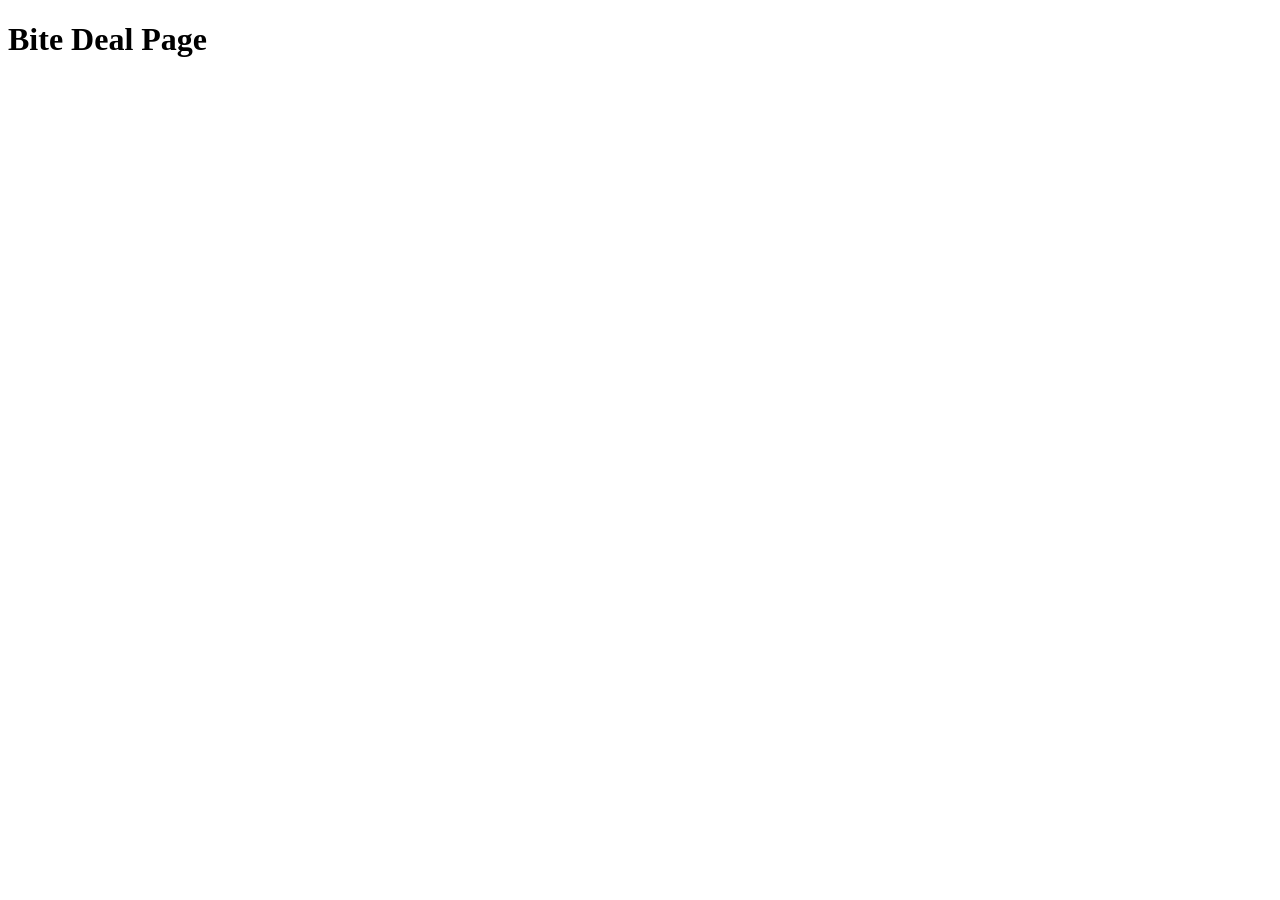
==== bitedeal.html @ 1574bd10 "first commit" ====
<!DOCTYPE html>
<html lang="en">
<head>
    <meta charset="UTF-8">
    <meta name="viewport" content="width=device-width, initial-scale=1.0">
    <title>Bite Deal</title>

<style>



</style>


</head>
<body>
    <h1>Bite Deal Page</h1>

</body>
</html>
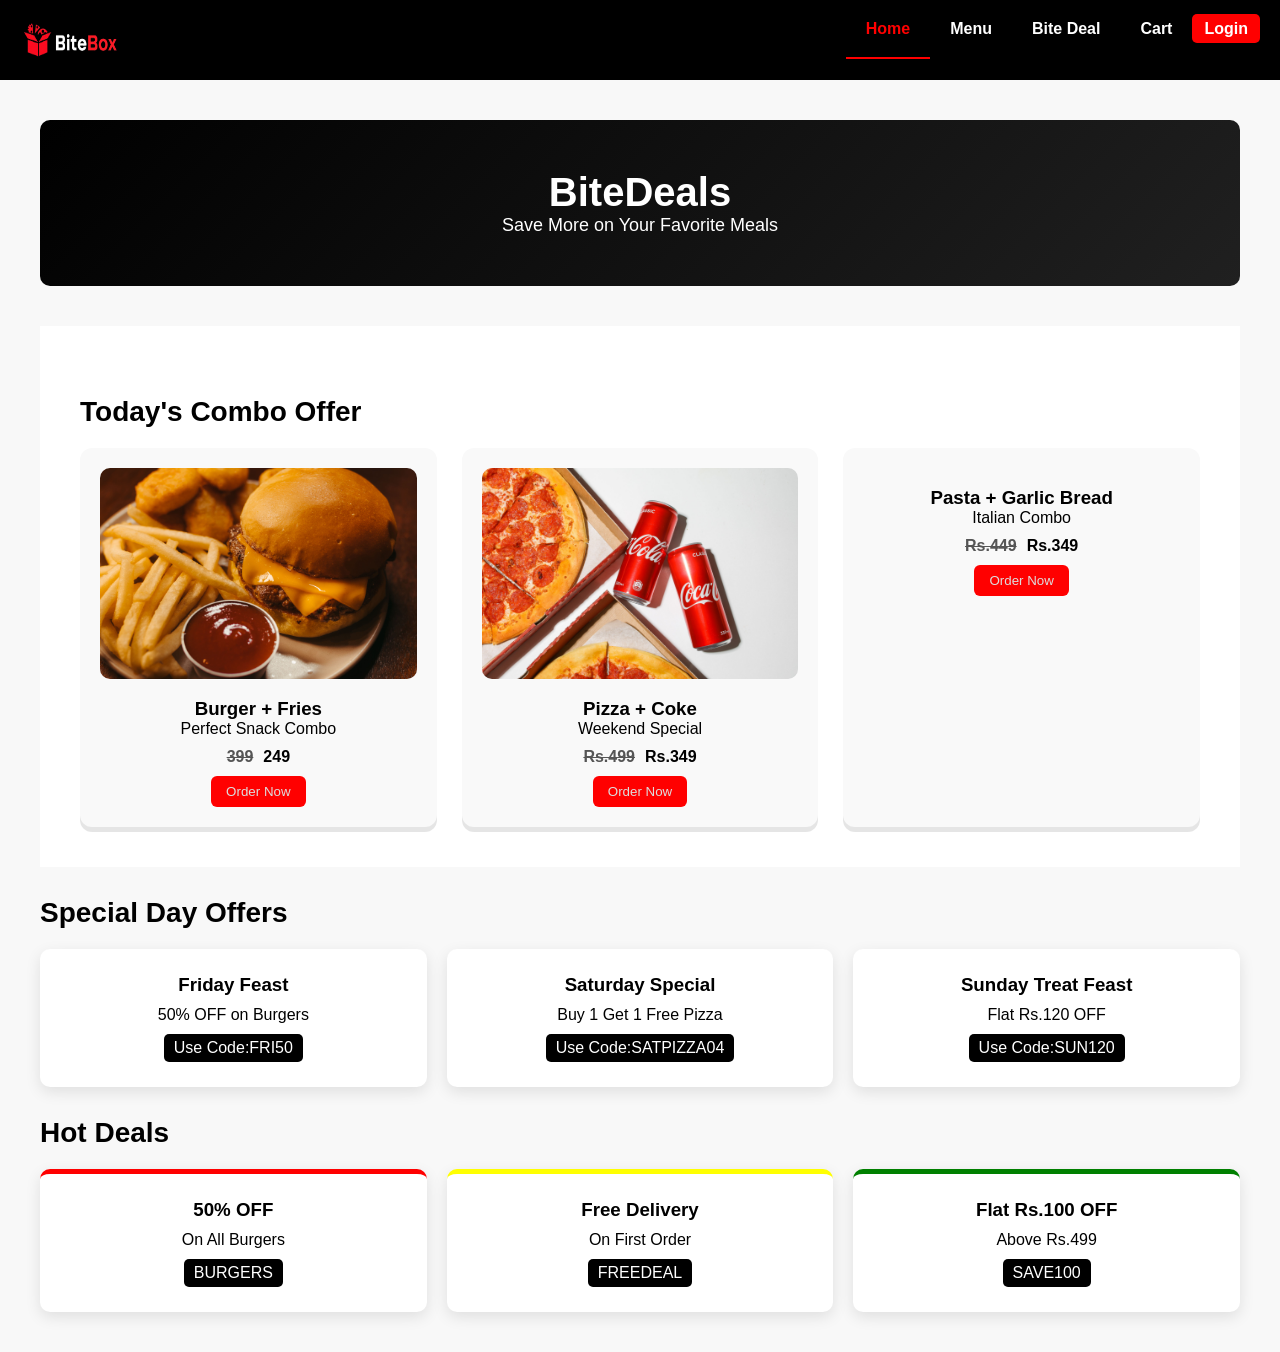
==== commit eb6af9cf: "update and add bitedeal file" ====
--- a/bitedeal.html
+++ b/bitedeal.html
@@ -4,17 +4,144 @@
     <meta charset="UTF-8">
     <meta name="viewport" content="width=device-width, initial-scale=1.0">
     <title>Bite Deal</title>
+     <link rel="stylesheet" href="style.css" />
+    <script
+      src="https://kit.fontawesome.com/1da75d87d1.js"
+      crossorigin="anonymous"
+    ></script>
 
-<style>
+    <link rel=" icon" href="/Images/favicon.ico" type="image/x-icon" />
+    <link href="https://fonts.googleapis.com/css2?family=Lobster+Two:ital,wght@0,400;0,700;1,400;1,700&family=Playwrite+NZ:wght@100..400&family=Roboto+Condensed:ital,wght@0,100..900;1,100..900&family=Roboto+Mono:ital,wght@0,100..700;1,100..700&family=Saira+Stencil:ital,wght@0,100..900;1,100..900&display=swap" rel="stylesheet">
+  </head>
+
+
+<body>
+    <!-- HEADER  SECTION STARTS -->
+   <header>
+      <nav>
+        <div> 
+             <img src="/Images/logo bitebox.png" alt="logo" width="100px" height="40px">
+
+            <!-- Menu -->
+            <ul>
+
+              <li><a href="home.html" class="active">Home</a></li>
+              <li><a href="menu.html">Menu</a></li>
+              <li><a href="bitedeal.html">Bite Deal</a></li>
+              <li><a href="cart.html">Cart<i class="fa-solid fa-cart-arrow-down"></i></a></li>
+              <li><a href="login.html">Login<i class="fa-solid fa-arrow-right-to-bracket"></i></a></li>
+
+            </ul>
+        </div>
+      </nav>
+    </header>
+    <!-- HEADER SECTION END -->
+
+    <!-- START BITEDEAL SECTION -->
+    <section class="deals-page">
+        <!-- HERO BANNER -->
+         <div class="deal-hero">
+            <h1>BiteDeals</h1>
+            <p>Save More on Your Favorite Meals</p>
+         </div>
+
+         <section class="combo-section">
+            <h2 class="section-title">Today's Combo Offer</h2>
+            <div class="combo-container">
+
+
+                <!-- COMBO-1 -->
+                 <div class="combo-card">
+                    <img src="/Images/burger fries combo.jpg" alt="">
+                    <h3>Burger + Fries</h3>
+                    <p>Perfect Snack Combo</p>
+                    <h4><span><i class="fa-solid fa-indian-rupee-sign"></i>399</span><i class="fa-solid fa-indian-rupee-sign"></i>249</h4>
+                    <button>Order Now</button>
+                 </div>
+
+                    <!-- COMBO-2 -->
+                 <div class="combo-card">
+                    <img src="/Images/pizza coke combo.jpg" alt="">
+                    <h3>Pizza + Coke</h3>
+                    <p>Weekend Special</p>
+                    <h4><span>Rs.499</span>Rs.349</h4>
+                    <button>Order Now</button>
+                 </div>
+
+                    <!-- COMBO-3 -->
+                 <div class="combo-card">
+                    <img src="/Images/pasta garlic.jpg" alt="">
+                    <h3>Pasta + Garlic Bread</h3>
+                    <p>Italian Combo</p>
+                    <h4><span>Rs.449</span>Rs.349</h4>
+                    <button>Order Now</button>
+                 </div>
+
+            </div>
+         </section>
+       
+
+         <h2 class="section-title">Special Day Offers</h2>
+            <div class="deals-container">
+
+         <div class="deal-card">
+               <h3>Friday Feast</h3>
+               <p>50% OFF on Burgers</p>
+               <span>Use Code:FRI50</span>
+         </div>
+
+          <div class="deal-card">
+               <h3>Saturday Special</h3>
+               <p>Buy 1 Get 1 Free Pizza</p>
+               <span>Use Code:SATPIZZA04</span>
+         </div>
+
+          <div class="deal-card">
+               <h3>Sunday Treat Feast</h3>
+               <p>Flat Rs.120 OFF</p>
+               <span>Use Code:SUN120</span>
+         </div>
+
+      </div>
+
+         <!-- ==========Hot Deals======== -->
+
+         <h2 class="section-title">Hot Deals</h2>
+
+            <div class="deals-container">
+               <div class="deal-card red">
+                  <h3>50% OFF</h3>
+                  <p>On All Burgers</p>
+                  <span>BURGERS</span>
+               </div>
+
+               <div class="deal-card yellow">
+                  <h3>Free Delivery </h3>
+                  <p>On First Order</p>
+                  <span>FREEDEAL</span>
+               </div>
+
+               <div class="deal-card green">
+                  <h3>Flat Rs.100 OFF</h3>
+                  <p>Above Rs.499</p>
+                  <span>SAVE100</span>
+               </div>
+
+            </div>
 
 
 
-</style>
 
 
-</head>
-<body>
-    <h1>Bite Deal Page</h1>
+
+
+
+
+
+    </section>
+
+    <!-- END BITEDEAL SECTION -->
+
 
 </body>
 </html>
--- a/style.css
+++ b/style.css
@@ -0,0 +1,482 @@
+*{
+    padding: 0;
+    margin: 0;
+    box-sizing: border-box;
+    font-family:"playfair display", sans-serif;
+}
+
+nav{
+padding: 20px ;
+background-color:black;
+height: 80px;
+color: white;
+
+    /* display: flex;
+    justify-content: space-between;
+    align-items: center; */
+}
+
+nav div{
+    display: flex;
+    justify-content:space-between ;
+    
+}
+
+ul{
+    display: flex;
+list-style: none;
+}
+
+li a{
+    color:white;
+    padding: 20px;
+    text-decoration: none;
+    font-weight: bold;
+}
+
+nav a:hover{
+    color: red;
+    /* background-color: blanchedalmond;
+    cursor:pointer; */
+}
+
+nav li:last-child a{
+    background-color: red;
+    padding: 6px 12px;
+    border-radius: 5px;
+ }     /*last child is last element */
+
+nav li:last-child a:hover{
+    background-color:rgb(249, 86, 119);
+    color: black;
+}
+
+nav a.active{
+    color: red;
+    font-weight: bold;
+    border-bottom: 2px solid red;
+}
+
+.hero{
+height: 90vh;
+background-image: url("/Images/banner.jpg");
+display: flex;
+justify-content: center;
+align-items: center;
+color: whitesmoke;
+text-align: center;
+}
+
+.hero button{
+    margin-top: 15px;
+    padding: 10px 20px;
+    background-color:red;
+    color: white;
+    border: none;
+    border-radius: 5px;
+    cursor:pointer;
+    font-weight: bolder;
+}
+
+.hero button:hover{
+    background-color:blanchedalmond;
+    color: black;
+}
+
+.video-section{
+    display: flex;
+    align-items: center;
+    justify-content: space-between;
+    padding: 50px;
+    gap: 40px;
+}
+
+.video-text{
+    flex: 1;
+
+}
+.video-box{
+    flex: 1;
+}
+.video-box video{
+    width: 100%;
+    border-radius: 10px;
+}
+.video-text h2{
+    font-size: 18px;
+    margin-bottom: 15px;
+}
+.video-text p{
+    font-size: 18px;
+    color: #444;
+}
+
+/* about section */
+.about{
+    text-align: center;
+    padding: 60px 20px;
+    background-color: #f9f9f9;
+}
+
+.about h2{
+    font-size: 32px;
+    margin-bottom: 20px;
+    color: rgb(255, 0, 0.615);
+}
+
+.about p{
+    max-width: 700px;
+    margin: auto;
+    font-size: 18px;
+    color: #555;
+    line-height: 1.6;
+}
+
+    /* display:flex;
+    justify-content: space-between;
+    align-items: center; */
+
+    /* Menu Card */
+    .card{
+        background:#fff;
+        padding: 15px;
+        border-radius: 10px;
+        text-align: center;
+        box-shadow: 0 4px 10px rgba(0,0,0,0.1);
+    }
+    .card img{
+        width: 100%;
+        object-fit: cover;
+    }
+    .card button{
+        background: red;
+        color: white;
+        border: none;
+        padding: 6px 12px;
+        border-radius: 5px;
+        cursor: pointer;
+        margin-top: 5px;
+    }
+    .card button:hover{
+        background: darkred;
+    }
+
+    .menu-container{
+        display: grid;
+        grid-template-columns: repeat(4,1fr);
+        gap: 20px;
+        padding: 20px;
+    }
+
+    .category-icons{
+        display: flex;
+        gap: 20px;
+        padding: 20px;
+        overflow: auto;
+        background: #fff;
+        justify-content: center;
+    }
+
+    .icon-box{
+        max-width: 100px;
+        text-align: center;
+        cursor: pointer;
+        transition: 0.3s;
+    }
+
+    .icon-box img{
+        height: 70px;
+        width: 70px;
+        object-fit: cover;
+        border-radius: 50%;
+        border: 2px solid #eee;
+        padding: 5px;
+        box-shadow: 0 4px 10px gray;
+        /* margin-bottom: 5px; */
+    }
+    .icon-box p{
+        margin-top: 10px;
+        font-size: 14px;
+    }
+
+    .icon-box img:hover{
+        border-color: rgb(0, 0, 0);
+        transform: scale(1.1);
+    }
+
+    .icon-box p:hover{
+        color: red;
+    }
+
+    header{
+        position: sticky;
+        top: 0;
+        z-index: 1000;
+    }
+
+    table{
+        width: 70%;
+        border-collapse: collapse;
+        background: #fff;
+        border-radius: 10px;
+        overflow: hidden;
+        margin: auto;
+    }
+    thead{
+        background: red;
+        color: white;
+    }
+    th,td{
+        padding: 15px;
+        text-align: center;
+    }
+    tbody tr{
+        border-bottom: 1px solid #ddd;
+    }
+    .item{
+        display: flex;
+        align-items: center;
+        gap: 15px;
+    }
+    .item img{
+        width: 70px;
+        height: 70px;
+        object-fit: cover;
+        border-radius: 10px;
+    }
+    .remove{
+        background: red;
+        color: white;
+        border: none;
+        padding: 5px 10px;
+        cursor: pointer;
+        border-radius: 5px;
+    }
+    .remove:hover{
+        background: darkred;
+    }
+    .grand-total td{
+        font-weight: bold;
+        font-size: 18px;
+    }
+
+    .grand-total button{
+        margin-top: 15px;
+        padding: 10px 20px;
+        background: red;
+        color: white;
+        border: none;
+        border-radius: 5px;
+        cursor: pointer;
+    }
+    .grand-total button:hover{
+        background: rgb(245, 174, 186);
+    }
+
+    .qty-box{
+        display: flex;
+        align-items:center;
+        justify-content: center;
+        gap: 15px;
+    }
+.qty-box button{
+    width: 28px;
+    height: 28px;
+    border: none;
+    background: rgb(241, 107, 107);
+    color: white;
+    font-size: 15px;
+    border-radius: 4px;
+    cursor: pointer;
+}
+.qty-box button:hover{
+    background: rgb(70, 11, 11);
+}
+.qty-box span{
+    font-size: 16px;
+    font-weight: bold;
+    min-width: 20px;
+    text-align: center;
+}
+
+/* ============= Auth CSS ============= */
+.auth-container{
+    height: 100vh;
+    display: flex;
+    justify-content: center;
+    align-items: center;
+    background: linear-gradient(135deg,#000,#1c1c1c);
+}
+
+.auth-box{
+    background: white;
+    padding: 40px;
+    border-radius: 10px;
+    width: 320px;
+    text-align: center;
+    box-shadow: 0 8px 25px rgb(0,0,0,0.3);
+}
+
+.auth-box h2{
+    margin-bottom: 20px;
+    color: #000;
+}
+
+.auth-box input{
+    width: 100%;
+    padding: 10px;
+    margin: 10px 0;
+    border:1px solid #ddd;
+    border-radius: 5pc;
+    outline: none;
+}
+
+.auth-box input:focus{
+    border-color: red;
+}
+
+.auth-box button{
+    width: 100%;
+    padding: 10px;
+    background: red;
+    color: white;
+    border: none;
+    border-radius: 5px;
+    margin-top: 10px;
+    margin-bottom: 10px;
+    cursor: pointer;
+}
+
+.auth-box button:hover{
+    background-color: brown;
+}
+
+.auth-box a{
+    color: red;
+    text-decoration: none;
+}
+
+/* ===========BITE-DEAL PAGE============= */
+.deals-page{
+    padding: 40px;
+    background: #f8f8f8;
+}
+
+.deal-hero{
+    background: linear-gradient(135deg,rgb(0,0,0),#202020);
+color: white;
+padding: 50px;
+text-align: center;
+border-radius: 10px;
+margin-bottom: 40px;
+}
+
+.deal-hero h1{
+    font-size: 40px;
+}
+
+.deal-hero p{
+    font-size: 18px;
+}
+
+.section-title{
+    margin: 30px 0 20px;
+    font-size: 28px;
+    color: #000;
+}
+
+.combo-section{
+    padding: 40px;
+    background: white;
+}
+
+.combo-container{
+    display: grid;
+    grid-template-columns: repeat(3,1fr);
+    gap: 25px;
+}
+
+.combo-card{
+    background: #f9f9f9;
+    padding: 20px;
+    border-radius: 12px;
+    text-align: center;
+    box-shadow: 0 5px rgba(0, 0, 0, 0.1);
+    transition: 0.3s;
+}
+
+.combo-card img{
+    width: 100%;
+    border-radius: 10px;
+    margin-bottom: 15px;
+}
+
+.combo-card h4{
+    margin: 10px 0;
+}
+
+.combo-card h4 span{
+    text-decoration: line-through;
+    color: #555;
+    margin-right:10px ;
+}
+
+.combo-card button{
+    background:red ;
+    color: #ddd;
+    border: none;
+    padding: 8px 15px;
+    border-radius: 6px;
+    cursor: pointer;
+}
+
+.combo-card button:hover{
+    background: rosybrown;
+}
+
+.combo-card:hover{
+    transform: translateY(-8px);
+}
+.deals-container{
+    display:grid;
+    grid-template-columns:repeat(3,1fr);
+    gap: 20px;
+}
+
+.deal-card{
+    background: white;
+    padding:25px;
+    border-radius:10px;
+    text-align:center;
+    transition:0.3s;
+    box-shadow: 0 5px 15px rgb(0, 0, 0,0.1);
+}
+
+.deal-card h3{
+margin-bottom: 10px;    
+}
+
+.deal-card span{
+    display: inline-block;
+    margin-top: 10px;
+    padding: 5px 10px;
+    background: black;
+    color: white;
+    border-radius: 5px;
+}
+
+.deal-card:hover{
+    transform: translateY(-8px);
+    /* background:yellowgreen ;
+    color: red; */
+}
+
+.red{
+    border-top: 5px solid red;
+}
+.yellow{
+    border-top: 5px solid yellow;
+}
+.green{
+    border-top: 5px solid green;
+}
